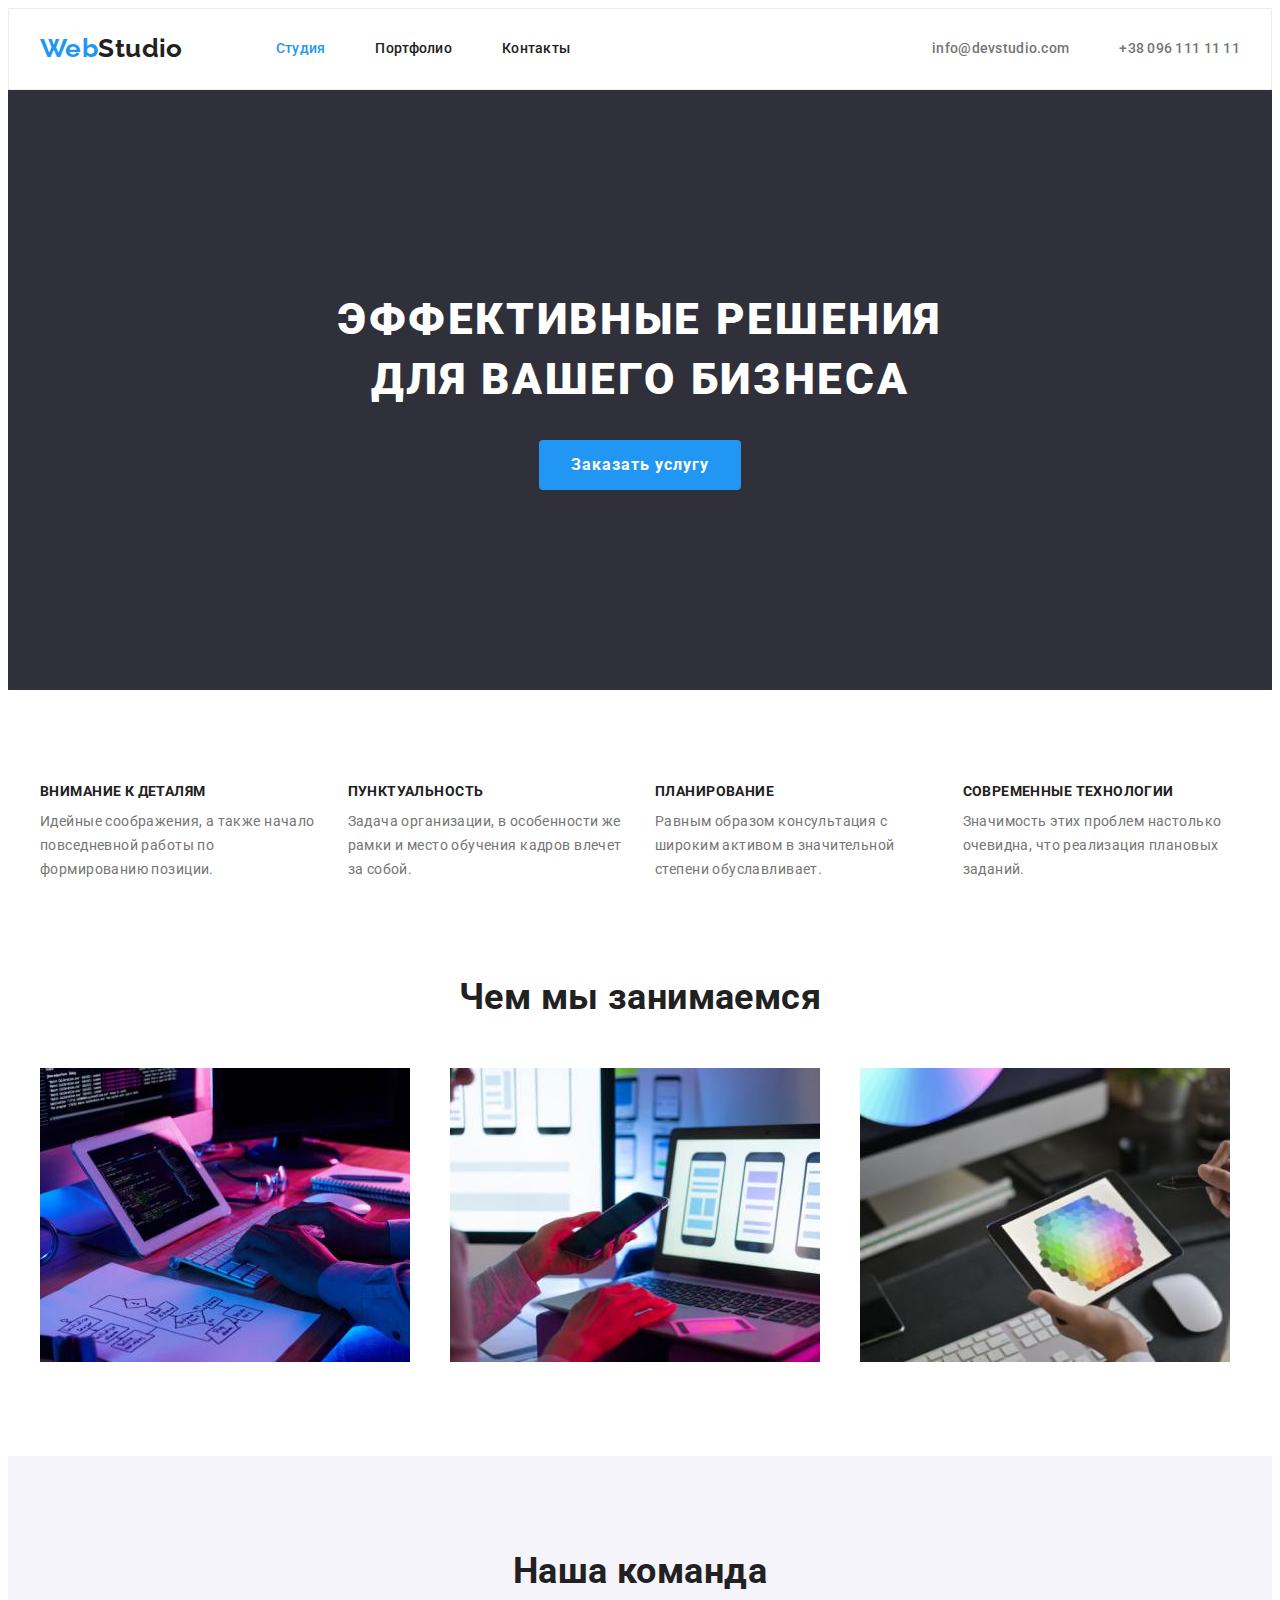
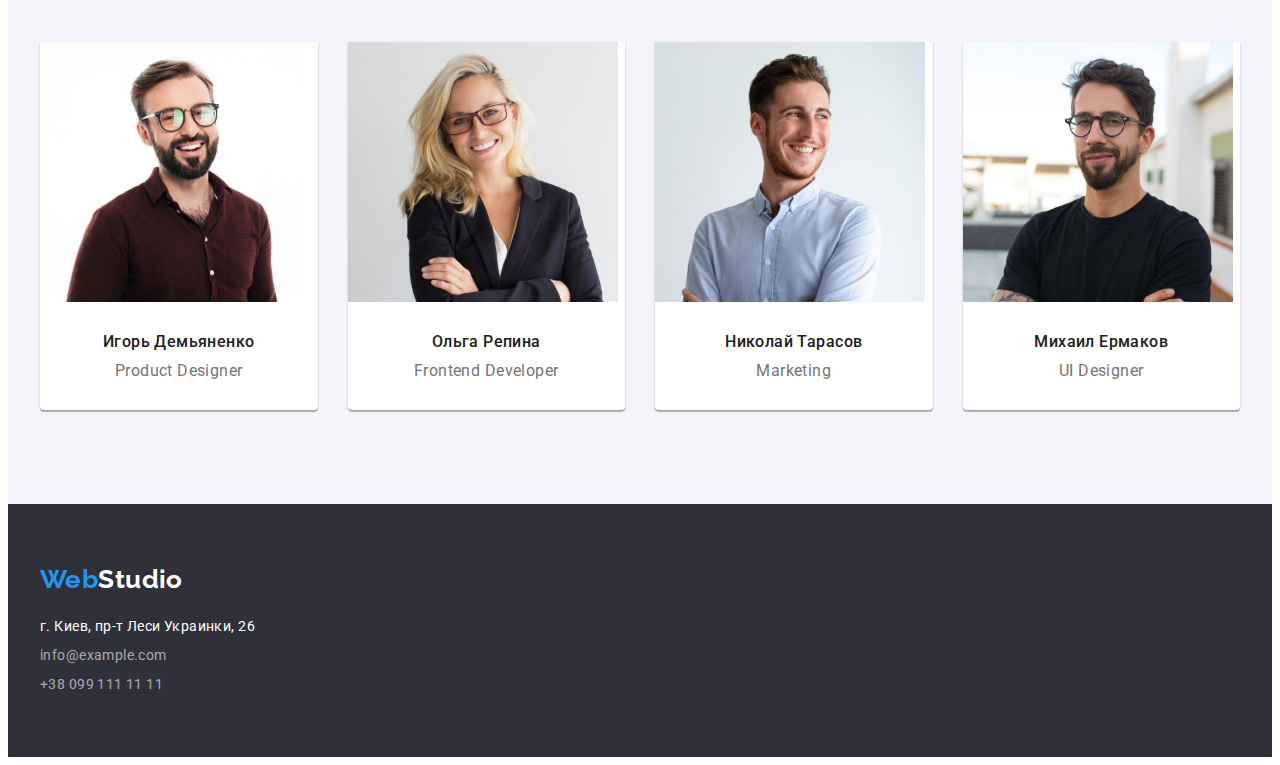
==== index.html @ 519d1ef1 "Добавляет файлы проекта" ====
<!DOCTYPE html>
<html lang="ru">

<head>
    <meta charset="UTF-8">
    <meta http-equiv="X-UA-Compatible" content="IE=edge">
    <meta name="viewport" content="width=device-width, initial-scale=1.0">
    <title>Web Studio</title>
    <link rel="preconnect" href="https://fonts.googleapis.com">
    <link rel="preconnect" href="https://fonts.gstatic.com" crossorigin>
    <link
        href="https://fonts.googleapis.com/css2?family=Raleway:wght@700&family=Roboto:wght@400;500;700;900&display=swap"
        rel="stylesheet">
    <link rel="stylesheet" href="https://cdnjs.cloudflare.com/ajax/libs/modern-normalize/1.1.0/modern-normalize.min.css"
        integrity="sha512-wpPYUAdjBVSE4KJnH1VR1HeZfpl1ub8YT/NKx4PuQ5NmX2tKuGu6U/JRp5y+Y8XG2tV+wKQpNHVUX03MfMFn9Q=="
        crossorigin="anonymous" referrerpolicy="no-referrer" />
    <link rel="stylesheet" href="./css/styles.css" />
</head>

<body>
    <!-- Шапка сайта -->
    <header class="header">
        <div class="container header-container">
            <nav class="header-navigation">
                <a class="logo-top" href="./index.html">
                    <span class="logo-web">Web</span>Studio</a>
                <ul class="site-nav list">
                    <li class="header-item">
                        <a class="header-link link current" href="./index.html">Студия</a>
                    </li>
                    <li class="header-item">
                        <a class="header-link link" href="./portfolio.html">Портфолио</a>
                    </li>
                    <li class="header-item">
                        <a class="header-link link" href="">Контакты</a>
                    </li>
                </ul>
            </nav>
            <ul class="contacts list">
                <li class="contacts-item">
                    <a class="header-link link" href="mailto:info@devstudio.com">info@devstudio.com</a>
                </li>
                <li class="contacts-item">
                    <a class="header-link link" href="tel:+380961111111">+38 096 111 11 11</a>
                </li>
            </ul>
        </div>
    </header>
    <main>
        <!-- Герой -->
        <section class="hero">
            <h1 class="hero-title">Эффективные решения для вашего бизнеса</h1>
            <button class="button" type="button">Заказать услугу</button>
        </section>
        <!-- Особенности -->
        <section class="features">
            <div class="container">
                <h2 class="visually-hidden">Особенности</h2>
                <ul class="features-list list">
                    <li class="features-item">
                        <h3 class="features-subtitle">Внимание к деталям</h3>
                        <p>Идейные соображения, а также начало повседневной работы по формированию позиции.</p>
                    </li>
                    <li class="features-item">
                        <h3 class="features-subtitle">Пунктуальность</h3>
                        <p>Задача организации, в особенности же рамки и место обучения кадров влечет за собой.</p>
                    </li>
                    <li class="features-item">
                        <h3 class="features-subtitle">Планирование</h3>
                        <p>Равным образом консультация с широким активом в значительной степени обуславливает.</p>
                    </li>
                    <li class="features-item">
                        <h3 class="features-subtitle">Современные технологии</h3>
                        <p>Значимость этих проблем настолько очевидна, что реализация плановых заданий.</p>
                    </li>
                </ul>
            </div>
        </section>
        <!-- Чем мы занимаемся -->
        <section class="whatwedo">
            <div class="container">
                <h2 class="whatwedo-title">Чем мы занимаемся</h2>
                <ul class="whatwedo-list list">
                    <li class="whatwedo-item">
                        <img src="./images/img-01.jpg" alt="Верстальщик делает разметку страницы" width="370"
                            height="294">
                    </li>
                    <li class="whatwedo-item">
                        <img src="./images/img-02.jpg" alt="Дизайнер делает прототипирование мобильного интерфейса"
                            width="370" height="294">
                    </li>
                    <li class="whatwedo-item">
                        <img src="./images/img-03.jpg" alt="Дизайнер работает с цветовой палитрой" width="370"
                            height="294">
                    </li>
                </ul>
            </div>
        </section>
        <!-- Наша команда -->
        <section class="team">
            <div class="container">
                <h2 class="team-title">Наша команда</h2>
                <ul class="team-list list">
                    <li class="team-item">
                        <img src="./images/img-product-designer.jpg" alt="Дизайнер улыбается" width="270" height="260">
                        <div class="team-content">
                            <h3 class="team-subtitle">Игорь Демьяненко</h3>
                            <p class="team-position" lang="en">Product Designer</p>
                        </div>
                    </li>
                    <li class="team-item">
                        <img src="./images/img-frontend-developer.jpg" alt="Разработчик улыбается" width="270"
                            height="260">
                        <div class="team-content">
                            <h3 class="team-subtitle">Ольга Репина</h3>
                            <p class="team-position" lang="en">Frontend Developer</p>
                        </div>
                    </li>
                    <li class="team-item">
                        <img src="./images/img-marketing.jpg" alt="Маркетолог улыбается" width="270" height="260">
                        <div class="team-content">
                            <h3 class="team-subtitle">Николай Тарасов</h3>
                            <p class="team-position" lang="en">Marketing</p>
                        </div>
                    </li>
                    <li class="team-item">
                        <img src="./images/img-ui-designer.jpg" alt="Дизайнер улыбается" width="270" height="260">
                        <div class="team-content">
                            <h3 class="team-subtitle">Михаил Ермаков</h3>
                            <p class="team-position" lang="en">UI Designer</p>
                        </div>
                    </li>
                </ul>
            </div>
        </section>
    </main>
    <!-- Футер -->
    <footer class="footer">
        <div class="container">
            <a class="logo-bottom" href="./index.html"><span class="logo-web">Web</span>Studio</a>
            <address>
                <ul class="footer-list list">
                    <li class="footer-item">
                        <a class="footer-link address-link link" href="https://goo.gl/maps/pcFervWkmZ56ZMeA6"
                            target="_blank" rel="noopener noreferrer">г. Киев,
                            пр-т Леси Украинки, 26</a>
                    </li>
                    <li class="footer-item">
                        <a class="footer-link link" href="mailto:info@example.com">info@example.com</a>
                    </li>
                    <li class="footer-item">
                        <a class="footer-link link" href="tel:+380991111111">+38 099 111 11 11</a>
                    </li>
                </ul>
            </address>
        </div>
    </footer>
</body>

</html>
---- css/styles.css ----
:root {
  --primary-text-color: #757575;
  --title-text-color: #212121;
  --accent-color: #2196f3;
  --primary-white-color: #ffffff;
  --radio-button-color: #f5f4fa;
  --card-border-color: #eeeeee;
}

p,
h1,
h2,
h3,
h4,
h5,
h6 {
  margin: 0;
}

ul {
  margin: 0;
  padding-left: 0;
}

img {
  display: block;
  max-width: 100%;
  height: auto;
}

body {
  background-color: var(--primary-white-color);
  color: var(--primary-text-color);

  font-family: Roboto, sans-serif;
  font-size: 14px;
  line-height: 1.71;
  letter-spacing: 0.03em;
}

.visually-hidden {
  position: absolute;
  width: 1px;
  height: 1px;
  margin: -1px;
  padding: 0;
  overflow: hidden;
  border: 0;
  clip: rect(0 0 0 0);
}

.container {
  width: 1200px;
  margin: 0 auto;
  padding-left: 15px;
  padding-right: 15px;
}

.list {
  list-style: none;
}

.link {
  text-decoration: none;
}

/* INDEX.HTML */

/* HEADER */

.header {
  background-color: var(--primary-white-color);
  border: solid 1px #ececec;
}

.header-container {
  display: flex;
  align-items: center;
}

.header-navigation {
  display: flex;
  align-items: center;
}

/* ---Logo--- */

.logo-top {
  color: var(--title-text-color);
  font-family: Raleway, sans-serif;
  font-weight: 700;
  font-size: 26px;
  line-height: 1.2;
  text-decoration: none;

  padding-top: 24px;
  padding-bottom: 25px;
  margin-right: 93px;
}

.logo-web {
  color: var(--accent-color);
}

/* ---Site Nav--- */

.site-nav {
  display: flex;
}

.header-item:not(:last-child),
.contacts-item:not(:last-child) {
  margin-right: 50px;
}

.header-link {
  font-weight: 500;
  font-size: 14px;
  line-height: 1.14;
  letter-spacing: 0.02em;
  text-decoration: none;

  padding-top: 32px;
  padding-bottom: 32px;
}

.site-nav .header-link {
  color: var(--title-text-color);
}

.contacts {
  margin-left: auto;
  display: flex;
  align-items: center;
}

.contacts .header-link {
  color: var(--primary-text-color);
}

.site-nav .header-link.current {
  color: var(--accent-color);
}

.link:hover,
.link:focus {
  color: var(--accent-color);
}

/* ---Hero--- */

.hero {
  background-color: #2f303a;
  text-align: center;
  padding-top: 200px;
  padding-bottom: 200px;
}

.hero-title {
  font-weight: 900;
  font-size: 44px;
  line-height: 1.36;
  text-align: center;
  letter-spacing: 0.06em;
  text-transform: uppercase;
  color: var(--primary-white-color);

  max-width: 696px;
  margin: 0 auto;
  margin-bottom: 30px;
}

/* 200px * 50px */

.button {
  font-family: inherit;
  font-weight: 700;
  font-size: 16px;
  line-height: 1.87;
  padding: 10px 32px;
  /* align-items: center;
  text-align: center; */
  letter-spacing: 0.06em;
  color: var(--primary-white-color);
  background-color: var(--accent-color);
  border: 0px;
  border-radius: 4px;
  cursor: pointer;
}

.button:hover,
.button:focus {
  background-color: #188ce8;
}

.radio-button {
  font-weight: 500;
  font-size: 16px;
  line-height: 1.62;
  letter-spacing: 0.03em;
}

/* ---Features--- */

.features {
  padding-top: 94px;
  padding-bottom: 94px;
}

.features-list {
  display: flex;
  margin-right: -30px;
}

.features-item {
  flex-basis: calc(100% / 4 - 30px);
  margin-right: 30px;
}

.features-subtitle {
  font-size: 14px;
  line-height: 1.14;
  text-transform: uppercase;
  color: var(--title-text-color);

  margin-bottom: 10px;
}

/* ---Works--- */

.whatwedo {
  padding-bottom: 94px;
}

.whatwedo-title,
.team-title {
  font-size: 36px;
  line-height: 1.17;
  text-align: center;
  color: var(--title-text-color);

  margin-bottom: 50px;
}

.whatwedo-list {
  display: flex;
  flex-wrap: wrap;
  margin-right: -30px;
}

.whatwedo-item {
  flex-basis: calc(100% / 3 - 30px);
  margin-right: 30px;
}

/* ---Our team--- */

.team {
  background-color: #f5f4fa;

  padding-top: 94px;
  padding-bottom: 94px;
}

.team-title {
  margin-bottom: 50px;
}

.team-list {
  display: flex;
  flex-wrap: wrap;
  margin-right: -30px;
}

.team-item {
  flex-basis: calc(100% / 4 - 30px);
  background-color: var(--primary-white-color);
  box-shadow: 0px 1px 3px rgba(0, 0, 0, 0.12), 0px 1px 1px rgba(0, 0, 0, 0.14),
    0px 2px 1px rgba(0, 0, 0, 0.2);
  border-radius: 0px 0px 4px 4px;

  margin-right: 30px;
}

.team-content {
  padding-top: 30px;
  padding-bottom: 30px;
}

.team-subtitle {
  font-weight: 500;
  font-size: 16px;
  line-height: 1.19;
  text-align: center;
  color: var(--title-text-color);

  margin-bottom: 10px;
}

.team-position {
  font-size: 16px;
  line-height: 1.19;
  text-align: center;
}

/* ---Footer--- */

.footer {
  background-color: #2f303a;
  padding-top: 60px;
  padding-bottom: 60px;
}

.logo-bottom {
  display: block;
  color: var(--primary-white-color);
  font-family: Raleway, sans-serif;
  font-weight: 700;
  font-size: 26px;
  line-height: 1.19;
  text-decoration: none;

  margin-bottom: 20px;
}

.footer-item:not(:last-child) {
  margin-bottom: 5px;
}

.footer-link {
  font-style: normal;
  color: rgba(255, 255, 255, 0.6);
}

.address-link {
  color: var(--primary-white-color);
}

/* PORTFOLIO.HTML */

.work-container {
  padding-top: 94px;
  padding-bottom: 94px;
}

.category-list {
  display: flex;
  justify-content: center;
  margin-bottom: 50px;
}

.category-item:not(:last-child) {
  margin-right: 8px;
}

.radio-button {
  font-family: inherit;
  font-weight: 500;
  font-size: 16px;
  line-height: 1.62;
  padding: 6px 22px;
  text-align: center;
  letter-spacing: 0.03em;
  color: var(--title-text-color);
  background-color: var(--radio-button-color);
  border: 0px;
  border-radius: 4px;
  cursor: pointer;
}

.radio-button:hover,
.radio-button:focus {
  color: var(--primary-white-color);
  background-color: var(--accent-color);
  box-shadow: 0px 3px 1px rgba(0, 0, 0, 0.1), 0px 1px 2px rgba(0, 0, 0, 0.08),
    0px 2px 2px rgba(0, 0, 0, 0.12);
}

.work-list {
  display: flex;
  flex-wrap: wrap;
  margin-right: -30px;
  margin-bottom: -30px;
}

.work-item {
  flex-basis: calc(100% / 3 - 30px);
  margin-right: 30px;
  margin-bottom: 30px;
  border: 1px solid var(--card-border-color);
}

.work-content {
  padding: 20px 24px;
}

.work-title {
  font-weight: 700;
  font-size: 18px;
  line-height: 2;
  letter-spacing: 0.06em;
  color: var(--title-text-color);

  margin-bottom: 4px;
}

.work-text {
  font-size: 16px;
  line-height: 1.87;
  color: var(--primary-text-color);
}
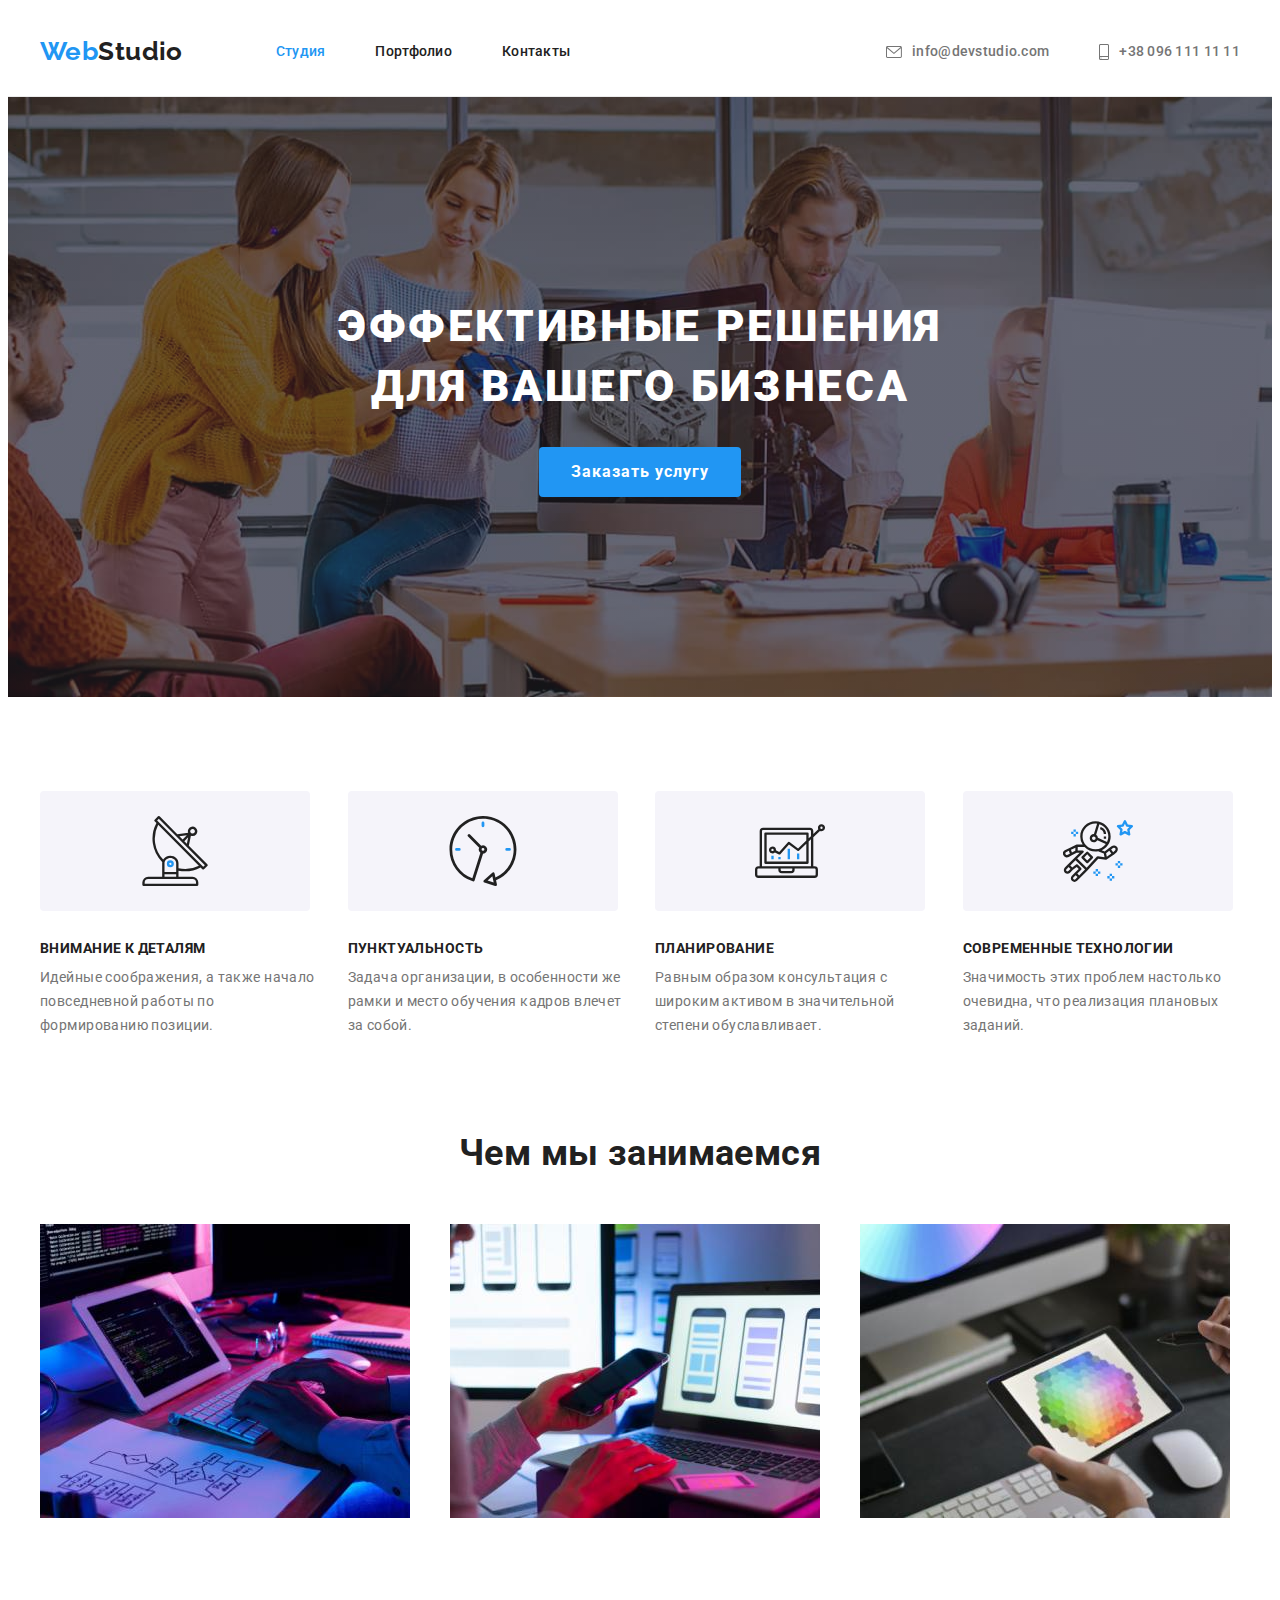
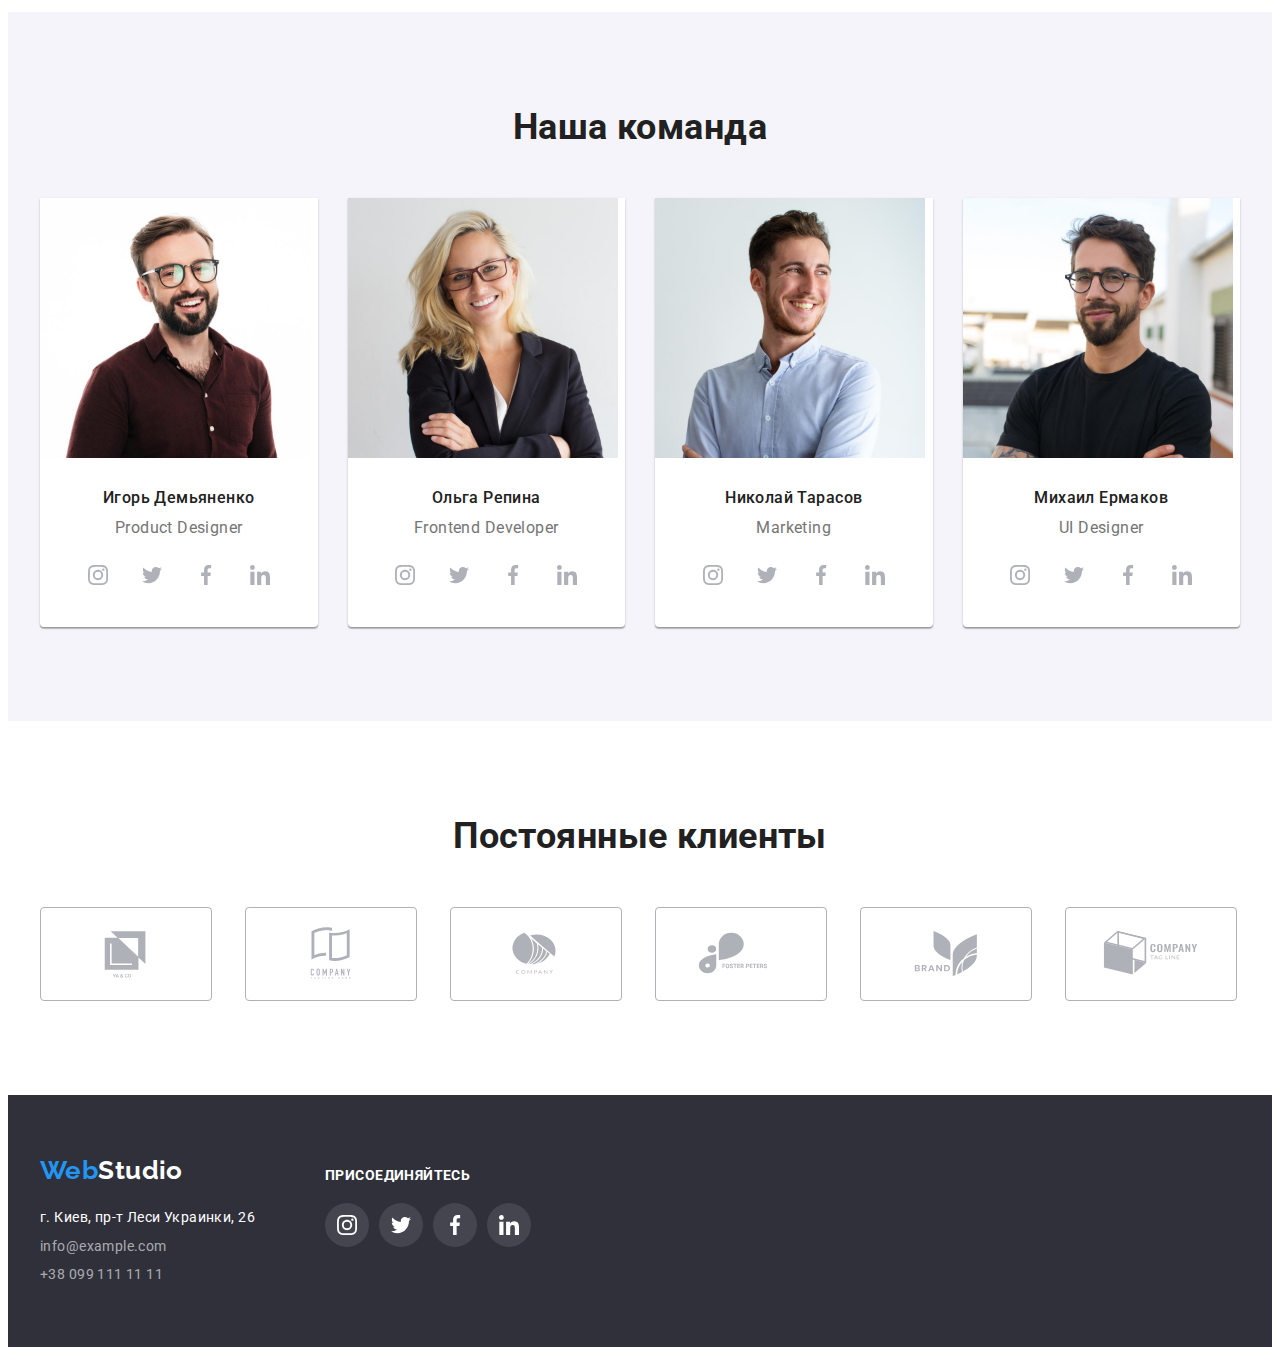
==== commit 0cdf7093: "Добавляет SVG-элементы в проект" ====
--- a/index.html
+++ b/index.html
@@ -38,10 +38,16 @@
             </nav>
             <ul class="contacts list">
                 <li class="contacts-item">
-                    <a class="header-link link" href="mailto:info@devstudio.com">info@devstudio.com</a>
+                    <a class="header-link link" href="mailto:info@devstudio.com"><svg class="icon-header" width="16"
+                            height="12">
+                            <use href="./images/icons.svg#icon-envelope"></use>
+                        </svg>info@devstudio.com</a>
                 </li>
                 <li class="contacts-item">
-                    <a class="header-link link" href="tel:+380961111111">+38 096 111 11 11</a>
+                    <a class="header-link link" href="tel:+380961111111"><svg class="icon-header" width="10"
+                            height="16">
+                            <use href="./images/icons.svg#icon-smartphone"></use>
+                        </svg>+38 096 111 11 11</a>
                 </li>
             </ul>
         </div>
@@ -58,18 +64,30 @@
                 <h2 class="visually-hidden">Особенности</h2>
                 <ul class="features-list list">
                     <li class="features-item">
+                        <div class="features-image"><svg class="icon-features">
+                                <use href="./images/icons.svg#icon-antenna"></use>
+                            </svg></div>
                         <h3 class="features-subtitle">Внимание к деталям</h3>
                         <p>Идейные соображения, а также начало повседневной работы по формированию позиции.</p>
                     </li>
                     <li class="features-item">
+                        <div class="features-image"><svg class="icon-features">
+                                <use href="./images/icons.svg#icon-clock"></use>
+                            </svg></div>
                         <h3 class="features-subtitle">Пунктуальность</h3>
                         <p>Задача организации, в особенности же рамки и место обучения кадров влечет за собой.</p>
                     </li>
                     <li class="features-item">
+                        <div class="features-image"><svg class="icon-features">
+                                <use href="./images/icons.svg#icon-diagram"></use>
+                            </svg></div>
                         <h3 class="features-subtitle">Планирование</h3>
                         <p>Равным образом консультация с широким активом в значительной степени обуславливает.</p>
                     </li>
                     <li class="features-item">
+                        <div class="features-image"><svg class="icon-features">
+                                <use href="./images/icons.svg#icon-astronaut"></use>
+                            </svg></div>
                         <h3 class="features-subtitle">Современные технологии</h3>
                         <p>Значимость этих проблем настолько очевидна, что реализация плановых заданий.</p>
                     </li>
@@ -106,6 +124,36 @@
                         <div class="team-content">
                             <h3 class="team-subtitle">Игорь Демьяненко</h3>
                             <p class="team-position" lang="en">Product Designer</p>
+                            <ul class="team-item-list social-list list">
+                                <li class="social-item">
+                                    <a href="" class="social-link link">
+                                        <svg class="icon-social">
+                                            <use href="./images/icons.svg#icon-instagram"></use>
+                                        </svg>
+                                    </a>
+                                </li>
+                                <li class="social-item">
+                                    <a href="" class="social-link link">
+                                        <svg class="icon-social">
+                                            <use href="./images/icons.svg#icon-twitter"></use>
+                                        </svg>
+                                    </a>
+                                </li>
+                                <li class="social-item">
+                                    <a href="" class="social-link link">
+                                        <svg class="icon-social">
+                                            <use href="./images/icons.svg#icon-facebook"></use>
+                                        </svg>
+                                    </a>
+                                </li>
+                                <li class="social-item">
+                                    <a href="" class="social-link link">
+                                        <svg class="icon-social">
+                                            <use href="./images/icons.svg#icon-linkedin"></use>
+                                        </svg>
+                                    </a>
+                                </li>
+                            </ul>
                         </div>
                     </li>
                     <li class="team-item">
@@ -114,6 +162,36 @@
                         <div class="team-content">
                             <h3 class="team-subtitle">Ольга Репина</h3>
                             <p class="team-position" lang="en">Frontend Developer</p>
+                            <ul class="team-item-list social-list list">
+                                <li class="social-item">
+                                    <a href="" class="social-link link">
+                                        <svg class="icon-social">
+                                            <use href="./images/icons.svg#icon-instagram"></use>
+                                        </svg>
+                                    </a>
+                                </li>
+                                <li class="social-item">
+                                    <a href="" class="social-link link">
+                                        <svg class="icon-social">
+                                            <use href="./images/icons.svg#icon-twitter"></use>
+                                        </svg>
+                                    </a>
+                                </li>
+                                <li class="social-item">
+                                    <a href="" class="social-link link">
+                                        <svg class="icon-social">
+                                            <use href="./images/icons.svg#icon-facebook"></use>
+                                        </svg>
+                                    </a>
+                                </li>
+                                <li class="social-item">
+                                    <a href="" class="social-link link">
+                                        <svg class="icon-social">
+                                            <use href="./images/icons.svg#icon-linkedin"></use>
+                                        </svg>
+                                    </a>
+                                </li>
+                            </ul>
                         </div>
                     </li>
                     <li class="team-item">
@@ -121,6 +199,36 @@
                         <div class="team-content">
                             <h3 class="team-subtitle">Николай Тарасов</h3>
                             <p class="team-position" lang="en">Marketing</p>
+                            <ul class="team-item-list social-list list">
+                                <li class="social-item">
+                                    <a href="" class="social-link link">
+                                        <svg class="icon-social">
+                                            <use href="./images/icons.svg#icon-instagram"></use>
+                                        </svg>
+                                    </a>
+                                </li>
+                                <li class="social-item">
+                                    <a href="" class="social-link link">
+                                        <svg class="icon-social">
+                                            <use href="./images/icons.svg#icon-twitter"></use>
+                                        </svg>
+                                    </a>
+                                </li>
+                                <li class="social-item">
+                                    <a href="" class="social-link link">
+                                        <svg class="icon-social">
+                                            <use href="./images/icons.svg#icon-facebook"></use>
+                                        </svg>
+                                    </a>
+                                </li>
+                                <li class="social-item">
+                                    <a href="" class="social-link link">
+                                        <svg class="icon-social">
+                                            <use href="./images/icons.svg#icon-linkedin"></use>
+                                        </svg>
+                                    </a>
+                                </li>
+                            </ul>
                         </div>
                     </li>
                     <li class="team-item">
@@ -128,6 +236,98 @@
                         <div class="team-content">
                             <h3 class="team-subtitle">Михаил Ермаков</h3>
                             <p class="team-position" lang="en">UI Designer</p>
+                            <ul class="team-item-list social-list list">
+                                <li class="social-item">
+                                    <a href="" class="social-link link">
+                                        <svg class="icon-social">
+                                            <use href="./images/icons.svg#icon-instagram"></use>
+                                        </svg>
+                                    </a>
+                                </li>
+                                <li class="social-item">
+                                    <a href="" class="social-link link">
+                                        <svg class="icon-social">
+                                            <use href="./images/icons.svg#icon-twitter"></use>
+                                        </svg>
+                                    </a>
+                                </li>
+                                <li class="social-item">
+                                    <a href="" class="social-link link">
+                                        <svg class="icon-social">
+                                            <use href="./images/icons.svg#icon-facebook"></use>
+                                        </svg>
+                                    </a>
+                                </li>
+                                <li class="social-item">
+                                    <a href="" class="social-link link">
+                                        <svg class="icon-social">
+                                            <use href="./images/icons.svg#icon-linkedin"></use>
+                                        </svg>
+                                    </a>
+                                </li>
+                            </ul>
+                        </div>
+                    </li>
+                </ul>
+            </div>
+        </section>
+        <!-- Клиенты -->
+        <section class="clients">
+            <div class="container">
+                <h2 class="clients-title">Постоянные клиенты</h2>
+                <ul class="clients-list list">
+                    <li class="clients-item">
+                        <div class="clients-content">
+                            <a class="clients-content-link link" href="">
+                                <svg class="icon-clients">
+                                    <use href="./images/icons.svg#icon-client-logo-1"></use>
+                                </svg>
+                            </a>
+                        </div>
+                    </li>
+                    <li class="clients-item">
+                        <div class="clients-content">
+                            <a class="clients-content-link link" href="">
+                                <svg class="icon-clients">
+                                    <use href="./images/icons.svg#icon-client-logo-2"></use>
+                                </svg>
+                            </a>
+                        </div>
+                    </li>
+                    <li class="clients-item">
+                        <div class="clients-content">
+                            <a class="clients-content-link link" href="">
+                                <svg class="icon-clients">
+                                    <use href="./images/icons.svg#icon-client-logo-3"></use>
+                                </svg>
+                            </a>
+                        </div>
+                    </li>
+                    <li class="clients-item">
+                        <div class="clients-content">
+                            <a class="clients-content-link link" href="">
+                                <svg class="icon-clients">
+                                    <use href="./images/icons.svg#icon-client-logo-4"></use>
+                                </svg>
+                            </a>
+                        </div>
+                    </li>
+                    <li class="clients-item">
+                        <div class="clients-content">
+                            <a class="clients-content-link link" href="">
+                                <svg class="icon-clients">
+                                    <use href="./images/icons.svg#icon-client-logo-5"></use>
+                                </svg>
+                            </a>
+                        </div>
+                    </li>
+                    <li class="clients-item">
+                        <div class="clients-content">
+                            <a class="clients-content-link link" href="">
+                                <svg class="icon-clients">
+                                    <use href="./images/icons.svg#icon-client-logo-6"></use>
+                                </svg>
+                            </a>
                         </div>
                     </li>
                 </ul>
@@ -136,23 +336,58 @@
     </main>
     <!-- Футер -->
     <footer class="footer">
-        <div class="container">
-            <a class="logo-bottom" href="./index.html"><span class="logo-web">Web</span>Studio</a>
-            <address>
-                <ul class="footer-list list">
-                    <li class="footer-item">
-                        <a class="footer-link address-link link" href="https://goo.gl/maps/pcFervWkmZ56ZMeA6"
-                            target="_blank" rel="noopener noreferrer">г. Киев,
-                            пр-т Леси Украинки, 26</a>
-                    </li>
-                    <li class="footer-item">
-                        <a class="footer-link link" href="mailto:info@example.com">info@example.com</a>
-                    </li>
-                    <li class="footer-item">
-                        <a class="footer-link link" href="tel:+380991111111">+38 099 111 11 11</a>
-                    </li>
-                </ul>
-            </address>
+        <div class="footer-items container">
+            <div class="footer-address">
+                <a class="logo-bottom" href="./index.html"><span class="logo-web">Web</span>Studio</a>
+                <address>
+                    <ul class="footer-list list">
+                        <li class="footer-item">
+                            <a class="footer-link address-link link" href="https://goo.gl/maps/pcFervWkmZ56ZMeA6"
+                                target="_blank" rel="noopener noreferrer">г. Киев,
+                                пр-т Леси Украинки, 26</a>
+                        </li>
+                        <li class="footer-item">
+                            <a class="footer-link link" href="mailto:info@example.com">info@example.com</a>
+                        </li>
+                        <li class="footer-item">
+                            <a class="footer-link link" href="tel:+380991111111">+38 099 111 11 11</a>
+                        </li>
+                    </ul>
+                </address>
+            </div>
+            <div class="footer-join">
+                <p class="footer-join-social">Присоединяйтесь</p>
+                <ul class="footer-join-social-list list">
+                    <li class="social-item">
+                        <a href="" class="footer-join-social-link link">
+                            <svg class="icon-footer">
+                                <use href="./images/icons.svg#icon-instagram"></use>
+                            </svg>
+                        </a>
+                    </li>
+                    <li class="social-item">
+                        <a href="" class="footer-join-social-link link">
+                            <svg class="icon-footer">
+                                <use href="./images/icons.svg#icon-twitter"></use>
+                            </svg>
+                        </a>
+                    </li>
+                    <li class="social-item">
+                        <a href="" class="footer-join-social-link link">
+                            <svg class="icon-footer">
+                                <use href="./images/icons.svg#icon-facebook"></use>
+                            </svg>
+                        </a>
+                    </li>
+                    <li class="social-item">
+                        <a href="" class="footer-join-social-link link">
+                            <svg class="icon-footer">
+                                <use href="./images/icons.svg#icon-linkedin"></use>
+                            </svg>
+                        </a>
+                    </li>
+                </ul>
+            </div>
         </div>
     </footer>
 </body>
--- a/css/styles.css
+++ b/css/styles.css
@@ -5,6 +5,7 @@
   --primary-white-color: #ffffff;
   --radio-button-color: #f5f4fa;
   --card-border-color: #eeeeee;
+  --primary-icon-color: #afb1b8;
 }
 
 p,
@@ -70,7 +71,7 @@
 
 .header {
   background-color: var(--primary-white-color);
-  border: solid 1px #ececec;
+  border-bottom: solid 1px #ececec;
 }
 
 .header-container {
@@ -108,20 +109,32 @@
   display: flex;
 }
 
+.contacts-item {
+  display: inline-block;
+  align-items: center;
+}
+
 .header-item:not(:last-child),
 .contacts-item:not(:last-child) {
   margin-right: 50px;
 }
 
 .header-link {
+  display: flex;
+  align-items: center;
   font-weight: 500;
   font-size: 14px;
-  line-height: 1.14;
+  /* line-height: 1.14; */
   letter-spacing: 0.02em;
   text-decoration: none;
 
   padding-top: 32px;
   padding-bottom: 32px;
+}
+
+.icon-header {
+  fill: var(--primary-text-color);
+  margin-right: 10px;
 }
 
 .site-nav .header-link {
@@ -147,13 +160,28 @@
   color: var(--accent-color);
 }
 
+.header-link:hover .icon-header,
+.header-link:focus .icon-header {
+  fill: currentColor;
+}
+
 /* ---Hero--- */
 
 .hero {
+  background-image: linear-gradient(
+      rgba(47, 48, 58, 0.4),
+      rgba(47, 48, 58, 0.4)
+    ),
+    url(../images/img-hero.jpg);
   background-color: #2f303a;
+  background-repeat: no-repeat;
+  background-position: center;
+  background-size: cover;
+  max-width: 1600px;
   text-align: center;
   padding-top: 200px;
   padding-bottom: 200px;
+  margin: 0 auto;
 }
 
 .hero-title {
@@ -217,6 +245,22 @@
   margin-right: 30px;
 }
 
+.features-image {
+  display: flex;
+  align-items: center;
+  justify-content: center;
+  width: 270px;
+  height: 120px;
+  background-color: var(--radio-button-color);
+  border-radius: 4px;
+  margin-bottom: 30px;
+}
+
+.icon-features {
+  width: 70px;
+  height: 70px;
+}
+
 .features-subtitle {
   font-size: 14px;
   line-height: 1.14;
@@ -233,7 +277,8 @@
 }
 
 .whatwedo-title,
-.team-title {
+.team-title,
+.clients-title {
   font-size: 36px;
   line-height: 1.17;
   text-align: center;
@@ -266,7 +311,8 @@
   margin-bottom: 50px;
 }
 
-.team-list {
+.team-list,
+.clients-list {
   display: flex;
   flex-wrap: wrap;
   margin-right: -30px;
@@ -301,6 +347,89 @@
   font-size: 16px;
   line-height: 1.19;
   text-align: center;
+  margin-bottom: 16px;
+}
+
+.social-list {
+  display: flex;
+  justify-content: center;
+}
+
+.social-item {
+  width: 44px;
+  height: 44px;
+}
+
+.social-item + .social-item {
+  margin-left: 10px;
+}
+
+.social-link {
+  display: flex;
+  align-items: center;
+  justify-content: center;
+  width: 100%;
+  height: 100%;
+  border-radius: 50%;
+  background-color: var(--primary-white-color);
+}
+
+.social-link:hover,
+.social-link:focus {
+  background-color: var(--accent-color);
+}
+
+.icon-social {
+  width: 20px;
+  height: 20px;
+  fill: var(--primary-icon-color);
+}
+
+.social-link:hover .icon-social,
+.social-link:focus .icon-social {
+  fill: var(--primary-white-color);
+}
+
+/* Clients */
+
+.clients {
+  padding-top: 94px;
+  padding-bottom: 94px;
+}
+
+.clients-title {
+  margin-bottom: 50px;
+}
+
+.clients-item {
+  flex-basis: calc(100% / 6 - 30px);
+  margin-right: 30px;
+}
+
+.icon-clients {
+  width: 106px;
+  height: 60px;
+  fill: var(--primary-icon-color);
+}
+
+.clients-content-link {
+  display: flex;
+  align-items: center;
+  justify-content: center;
+  width: 170px;
+  height: 92px;
+  border: 1px solid var(--primary-icon-color);
+  border-radius: 4px;
+}
+
+.clients-content-link:hover,
+.clients-content-link:focus {
+  border: 1px solid var(--accent-color);
+}
+
+.clients-content-link:hover .icon-clients,
+.clients-content-link:focus .icon-clients {
+  fill: currentColor;
 }
 
 /* ---Footer--- */
@@ -309,6 +438,53 @@
   background-color: #2f303a;
   padding-top: 60px;
   padding-bottom: 60px;
+}
+
+.footer-items {
+  display: flex;
+}
+
+.footer-address {
+  margin-right: 70px;
+}
+
+.footer-join {
+  padding-top: 12px;
+}
+
+.footer-join-social {
+  font-weight: 700;
+  font-size: 14px;
+  line-height: calc(16 / 14);
+  letter-spacing: 0.03em;
+  text-transform: uppercase;
+  color: var(--primary-white-color);
+  margin-bottom: 20px;
+}
+
+.footer-join-social-list {
+  display: flex;
+}
+
+.footer-join-social-link {
+  display: flex;
+  align-items: center;
+  justify-content: center;
+  width: 100%;
+  height: 100%;
+  border-radius: 50%;
+  background-color: rgba(255, 255, 255, 0.1);
+}
+
+.footer-join-social-link:hover,
+.footer-join-social-link:focus {
+  background-color: var(--accent-color);
+}
+
+.icon-footer {
+  width: 20px;
+  height: 20px;
+  fill: var(--primary-white-color);
 }
 
 .logo-bottom {
@@ -390,6 +566,12 @@
   border: 1px solid var(--card-border-color);
 }
 
+.work-item:hover,
+.work-item:focus {
+  box-shadow: 0px 1px 1px rgba(0, 0, 0, 0.12), 0px 4px 4px rgba(0, 0, 0, 0.06),
+    1px 4px 6px rgba(0, 0, 0, 0.16);
+}
+
 .work-content {
   padding: 20px 24px;
 }
